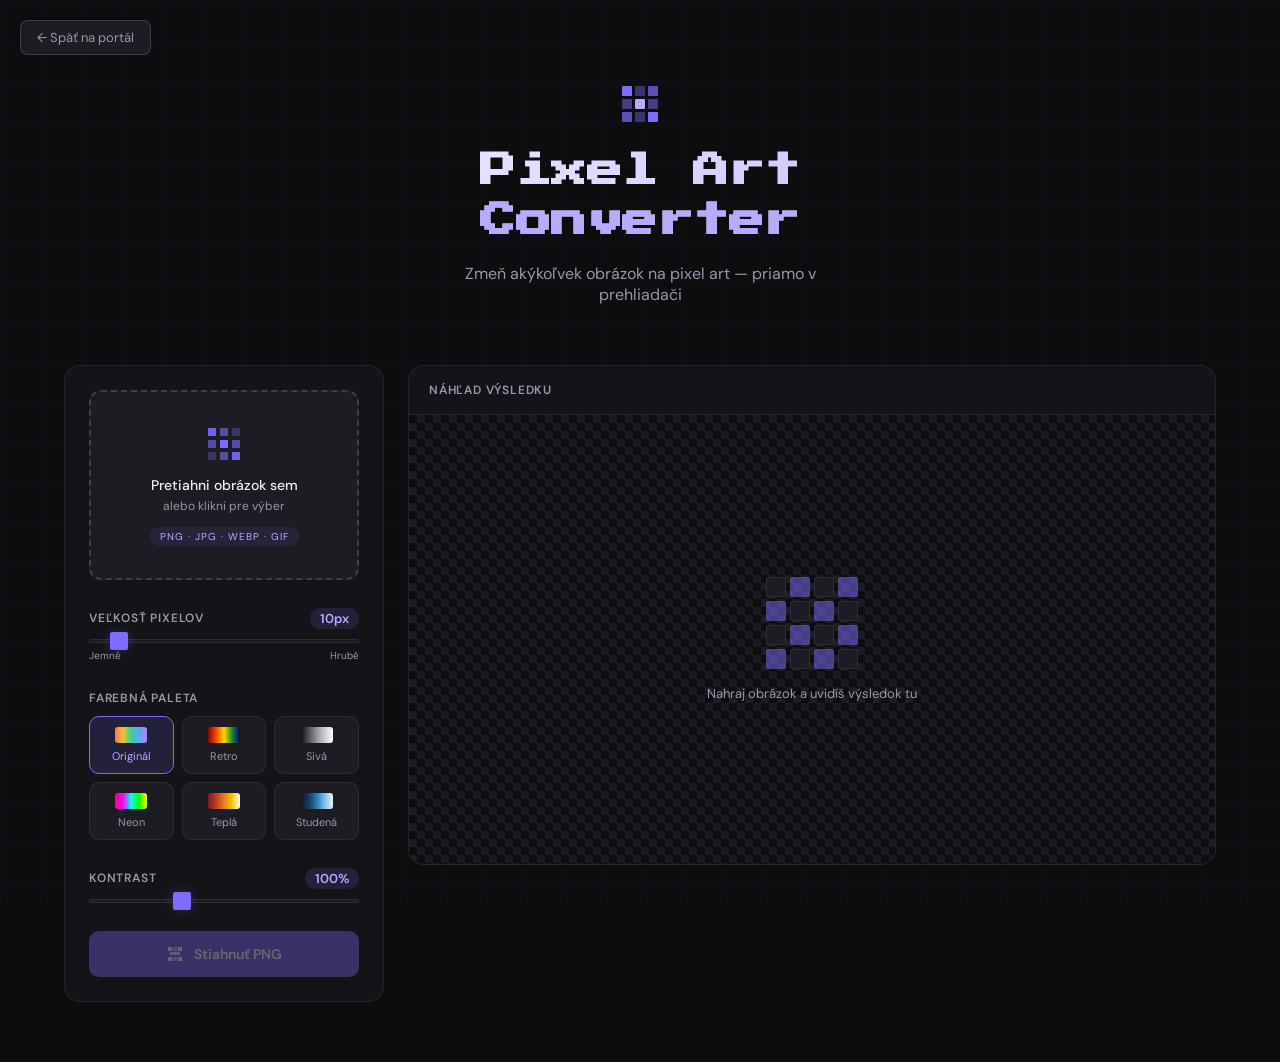
==== Projects/pixelart/index.html @ 2fafbadb "Aktualizácia dizajnu a logiky konvertora" ====
<!DOCTYPE html>
<html lang="sk">
<head>
  <meta charset="UTF-8">
  <meta name="viewport" content="width=device-width, initial-scale=1.0">
  <title>Pixel Art Converter</title>
  <link rel="stylesheet" href="style.css">
  <link href="https://fonts.googleapis.com/css2?family=Press+Start+2P&family=DM+Sans:wght@400;500;600&display=swap" rel="stylesheet">
</head>
<body>

  <a href="/" class="back-btn">&#8592; Späť na portál</a>

  <div class="bg-grid"></div>

  <main>
    <header>
      <div class="logo-pixel">
        <span></span><span></span><span></span>
        <span></span><span></span><span></span>
        <span></span><span></span><span></span>
      </div>
      <h1>Pixel Art<br><em>Converter</em></h1>
      <p class="subtitle">Zmeň akýkoľvek obrázok na pixel art — priamo v prehliadači</p>
    </header>

    <div class="app-layout">

      <!-- LEFT: Controls -->
      <aside class="controls-panel">

        <div class="upload-zone" id="uploadZone">
          <div class="upload-icon">
            <svg width="40" height="40" viewBox="0 0 40 40" fill="none">
              <rect x="4" y="4" width="8" height="8" fill="currentColor" opacity="0.9"/>
              <rect x="16" y="4" width="8" height="8" fill="currentColor" opacity="0.6"/>
              <rect x="28" y="4" width="8" height="8" fill="currentColor" opacity="0.3"/>
              <rect x="4" y="16" width="8" height="8" fill="currentColor" opacity="0.6"/>
              <rect x="16" y="16" width="8" height="8" fill="currentColor"/>
              <rect x="28" y="16" width="8" height="8" fill="currentColor" opacity="0.6"/>
              <rect x="4" y="28" width="8" height="8" fill="currentColor" opacity="0.3"/>
              <rect x="16" y="28" width="8" height="8" fill="currentColor" opacity="0.6"/>
              <rect x="28" y="28" width="8" height="8" fill="currentColor" opacity="0.9"/>
            </svg>
          </div>
          <p class="upload-title">Pretiahni obrázok sem</p>
          <p class="upload-sub">alebo klikni pre výber</p>
          <span class="upload-formats">PNG · JPG · WEBP · GIF</span>
          <input type="file" id="fileInput" accept="image/*" hidden>
        </div>

        <div class="control-group">
          <label class="control-label">
            Veľkosť pixelov
            <span class="value-badge" id="pixelSizeVal">10px</span>
          </label>
          <input type="range" id="pixelSize" min="2" max="100" value="10" step="1">
          <div class="range-hints"><span>Jemné</span><span>Hrubé</span></div>
        </div>

        <div class="control-group">
          <label class="control-label">Farebná paleta</label>
          <div class="palette-grid">
            <button class="palette-btn active" data-palette="original" title="Originál">
              <span class="palette-preview original-preview"></span>
              Originál
            </button>
            <button class="palette-btn" data-palette="retro" title="Retro">
              <span class="palette-preview retro-preview"></span>
              Retro
            </button>
            <button class="palette-btn" data-palette="grayscale" title="Čiernobiela">
              <span class="palette-preview gray-preview"></span>
              Sivá
            </button>
            <button class="palette-btn" data-palette="neon" title="Neon">
              <span class="palette-preview neon-preview"></span>
              Neon
            </button>
            <button class="palette-btn" data-palette="warm" title="Teplé farby">
              <span class="palette-preview warm-preview"></span>
              Teplá
            </button>
            <button class="palette-btn" data-palette="cool" title="Studené farby">
              <span class="palette-preview cool-preview"></span>
              Studená
            </button>
          </div>
        </div>

        <div class="control-group">
          <label class="control-label">
            Kontrast
            <span class="value-badge" id="contrastVal">100%</span>
          </label>
          <input type="range" id="contrastSlider" min="50" max="200" value="100" step="1">
        </div>

        <button class="download-btn" id="downloadBtn" disabled>
          <svg width="18" height="18" viewBox="0 0 18 18" fill="none">
            <rect x="2" y="2" width="4" height="4" fill="currentColor"/>
            <rect x="7" y="2" width="4" height="4" fill="currentColor" opacity="0.6"/>
            <rect x="12" y="2" width="4" height="4" fill="currentColor"/>
            <rect x="2" y="12" width="4" height="4" fill="currentColor"/>
            <rect x="7" y="12" width="4" height="4" fill="currentColor" opacity="0.6"/>
            <rect x="12" y="12" width="4" height="4" fill="currentColor"/>
            <rect x="4" y="7" width="10" height="3" fill="currentColor" opacity="0.8"/>
          </svg>
          Stiahnuť PNG
        </button>

      </aside>

      <!-- RIGHT: Canvas Preview -->
      <section class="preview-panel">
        <div class="preview-header">
          <span class="preview-label">Náhľad výsledku</span>
          <div class="preview-meta" id="previewMeta"></div>
        </div>

        <div class="canvas-wrapper" id="canvasWrapper">
          <div class="empty-state" id="emptyState">
            <div class="empty-pixels">
              <div class="ep-row"><div class="ep"></div><div class="ep lit"></div><div class="ep"></div><div class="ep lit"></div></div>
              <div class="ep-row"><div class="ep lit"></div><div class="ep"></div><div class="ep lit"></div><div class="ep"></div></div>
              <div class="ep-row"><div class="ep"></div><div class="ep lit"></div><div class="ep"></div><div class="ep lit"></div></div>
              <div class="ep-row"><div class="ep lit"></div><div class="ep"></div><div class="ep lit"></div><div class="ep"></div></div>
            </div>
            <p>Nahraj obrázok a uvidíš výsledok tu</p>
          </div>
          <canvas id="canvas" hidden></canvas>
        </div>
      </section>

    </div>
  </main>

  <script src="script.js"></script>
</body>
</html>
---- Projects/pixelart/style.css ----
*, *::before, *::after { box-sizing: border-box; margin: 0; padding: 0; }

:root {
  --bg: #0d0d0f;
  --bg2: #141418;
  --bg3: #1c1c22;
  --border: rgba(255,255,255,0.07);
  --border-hover: rgba(255,255,255,0.15);
  --text: #f0eff5;
  --text2: #9997ab;
  --accent: #7c6cff;
  --accent2: #b8aaff;
  --accent-glow: rgba(124,108,255,0.25);
  --green: #4ade80;
  --pixel-size: 6px;
}

html { scroll-behavior: smooth; }

body {
  background: var(--bg);
  color: var(--text);
  font-family: 'DM Sans', sans-serif;
  min-height: 100vh;
  overflow-x: hidden;
}

/* Animated grid background */
.bg-grid {
  position: fixed;
  inset: 0;
  background-image:
    linear-gradient(rgba(124,108,255,0.04) 1px, transparent 1px),
    linear-gradient(90deg, rgba(124,108,255,0.04) 1px, transparent 1px);
  background-size: 40px 40px;
  pointer-events: none;
  z-index: 0;
}

/* Back button */
.back-btn {
  position: fixed;
  top: 20px;
  left: 20px;
  z-index: 100;
  display: inline-flex;
  align-items: center;
  gap: 8px;
  padding: 8px 16px;
  background: var(--bg3);
  border: 1px solid var(--border-hover);
  border-radius: 8px;
  color: var(--text2);
  text-decoration: none;
  font-size: 13px;
  font-family: 'DM Sans', sans-serif;
  transition: all 0.2s;
}
.back-btn:hover {
  color: var(--text);
  border-color: var(--accent);
  background: rgba(124,108,255,0.1);
}

main {
  position: relative;
  z-index: 1;
  max-width: 1200px;
  margin: 0 auto;
  padding: 80px 24px 60px;
}

/* Header */
header {
  text-align: center;
  margin-bottom: 60px;
}

.logo-pixel {
  display: inline-grid;
  grid-template-columns: repeat(3, 10px);
  grid-template-rows: repeat(3, 10px);
  gap: 3px;
  margin-bottom: 24px;
  animation: pixelPulse 2s ease-in-out infinite;
}
.logo-pixel span {
  display: block;
  background: var(--accent);
  border-radius: 1px;
}
.logo-pixel span:nth-child(1) { opacity: 1; }
.logo-pixel span:nth-child(2) { opacity: 0.4; }
.logo-pixel span:nth-child(3) { opacity: 0.7; }
.logo-pixel span:nth-child(4) { opacity: 0.5; }
.logo-pixel span:nth-child(5) { opacity: 1; background: var(--accent2); }
.logo-pixel span:nth-child(6) { opacity: 0.5; }
.logo-pixel span:nth-child(7) { opacity: 0.7; }
.logo-pixel span:nth-child(8) { opacity: 0.4; }
.logo-pixel span:nth-child(9) { opacity: 1; }

@keyframes pixelPulse {
  0%, 100% { transform: scale(1); }
  50% { transform: scale(1.1); }
}

h1 {
  font-family: 'Press Start 2P', monospace;
  font-size: clamp(20px, 4vw, 36px);
  line-height: 1.4;
  letter-spacing: -0.5px;
  margin-bottom: 16px;
  background: linear-gradient(135deg, #fff 0%, var(--accent2) 100%);
  -webkit-background-clip: text;
  -webkit-text-fill-color: transparent;
  background-clip: text;
}
h1 em {
  font-style: normal;
  color: var(--accent2);
  -webkit-text-fill-color: var(--accent2);
}

.subtitle {
  font-size: 16px;
  color: var(--text2);
  max-width: 400px;
  margin: 0 auto;
}

/* Layout */
.app-layout {
  display: grid;
  grid-template-columns: 320px 1fr;
  gap: 24px;
  align-items: start;
}

@media (max-width: 800px) {
  .app-layout { grid-template-columns: 1fr; }
}

/* Controls Panel */
.controls-panel {
  background: var(--bg2);
  border: 1px solid var(--border);
  border-radius: 16px;
  padding: 24px;
  display: flex;
  flex-direction: column;
  gap: 28px;
  position: sticky;
  top: 24px;
}

/* Upload Zone */
.upload-zone {
  border: 2px dashed var(--border-hover);
  border-radius: 12px;
  padding: 32px 20px;
  text-align: center;
  cursor: pointer;
  transition: all 0.25s;
  background: var(--bg3);
  position: relative;
  overflow: hidden;
}
.upload-zone::before {
  content: '';
  position: absolute;
  inset: 0;
  background: radial-gradient(circle at center, var(--accent-glow) 0%, transparent 70%);
  opacity: 0;
  transition: opacity 0.3s;
}
.upload-zone:hover, .upload-zone.drag-over {
  border-color: var(--accent);
  transform: translateY(-2px);
}
.upload-zone:hover::before, .upload-zone.drag-over::before {
  opacity: 1;
}
.upload-icon {
  color: var(--accent);
  margin-bottom: 12px;
  display: flex;
  justify-content: center;
}
.upload-title {
  font-size: 14px;
  font-weight: 500;
  margin-bottom: 4px;
}
.upload-sub {
  font-size: 12px;
  color: var(--text2);
  margin-bottom: 10px;
}
.upload-formats {
  display: inline-block;
  font-size: 10px;
  letter-spacing: 1px;
  color: var(--accent2);
  background: rgba(124,108,255,0.1);
  padding: 3px 10px;
  border-radius: 20px;
}

/* Control groups */
.control-group { display: flex; flex-direction: column; gap: 10px; }

.control-label {
  font-size: 12px;
  font-weight: 600;
  letter-spacing: 0.8px;
  text-transform: uppercase;
  color: var(--text2);
  display: flex;
  justify-content: space-between;
  align-items: center;
}

.value-badge {
  font-family: 'DM Sans', monospace;
  font-size: 13px;
  font-weight: 600;
  color: var(--accent2);
  background: rgba(124,108,255,0.15);
  padding: 2px 10px;
  border-radius: 20px;
  text-transform: none;
  letter-spacing: 0;
}

input[type="range"] {
  -webkit-appearance: none;
  appearance: none;
  width: 100%;
  height: 4px;
  background: var(--bg3);
  border-radius: 2px;
  outline: none;
  border: 1px solid var(--border);
}
input[type="range"]::-webkit-slider-thumb {
  -webkit-appearance: none;
  width: 18px;
  height: 18px;
  background: var(--accent);
  border-radius: 2px;
  cursor: pointer;
  box-shadow: 0 0 12px var(--accent-glow);
  transition: transform 0.15s;
}
input[type="range"]::-webkit-slider-thumb:hover {
  transform: scale(1.2);
}

.range-hints {
  display: flex;
  justify-content: space-between;
  font-size: 10px;
  color: var(--text2);
  margin-top: -4px;
}

/* Palette grid */
.palette-grid {
  display: grid;
  grid-template-columns: repeat(3, 1fr);
  gap: 8px;
}

.palette-btn {
  display: flex;
  flex-direction: column;
  align-items: center;
  gap: 6px;
  padding: 10px 6px;
  background: var(--bg3);
  border: 1px solid var(--border);
  border-radius: 10px;
  color: var(--text2);
  font-size: 11px;
  font-family: 'DM Sans', sans-serif;
  cursor: pointer;
  transition: all 0.2s;
}
.palette-btn:hover {
  border-color: var(--accent);
  color: var(--text);
}
.palette-btn.active {
  border-color: var(--accent);
  background: rgba(124,108,255,0.15);
  color: var(--accent2);
}

.palette-preview {
  display: block;
  width: 32px;
  height: 16px;
  border-radius: 3px;
}
.original-preview { background: linear-gradient(90deg, #f87171, #fbbf24, #34d399, #60a5fa, #a78bfa); }
.retro-preview { background: linear-gradient(90deg, #8b0000, #ff4500, #ffd700, #228b22, #000080); }
.gray-preview { background: linear-gradient(90deg, #111, #555, #999, #ccc, #fff); }
.neon-preview { background: linear-gradient(90deg, #ff0080, #ff00ff, #00ffff, #00ff00, #ffff00); }
.warm-preview { background: linear-gradient(90deg, #7b1c1c, #c0392b, #e67e22, #f1c40f, #fffde7); }
.cool-preview { background: linear-gradient(90deg, #0d1b2a, #1a3a5c, #2980b9, #85c1e9, #e8f4fd); }

/* Download button */
.download-btn {
  display: flex;
  align-items: center;
  justify-content: center;
  gap: 10px;
  padding: 14px;
  background: var(--accent);
  border: none;
  border-radius: 10px;
  color: white;
  font-size: 14px;
  font-weight: 600;
  font-family: 'DM Sans', sans-serif;
  cursor: pointer;
  transition: all 0.2s;
  box-shadow: 0 0 24px var(--accent-glow);
}
.download-btn:hover:not(:disabled) {
  background: var(--accent2);
  transform: translateY(-2px);
  box-shadow: 0 0 32px rgba(124,108,255,0.5);
}
.download-btn:disabled {
  opacity: 0.35;
  cursor: not-allowed;
  box-shadow: none;
}

/* Preview Panel */
.preview-panel {
  background: var(--bg2);
  border: 1px solid var(--border);
  border-radius: 16px;
  overflow: hidden;
  min-height: 500px;
  display: flex;
  flex-direction: column;
}

.preview-header {
  display: flex;
  justify-content: space-between;
  align-items: center;
  padding: 16px 20px;
  border-bottom: 1px solid var(--border);
}

.preview-label {
  font-size: 12px;
  font-weight: 600;
  letter-spacing: 0.8px;
  text-transform: uppercase;
  color: var(--text2);
}

.preview-meta {
  font-size: 12px;
  color: var(--text2);
  font-family: monospace;
}

.canvas-wrapper {
  flex: 1;
  display: flex;
  align-items: center;
  justify-content: center;
  padding: 24px;
  background:
    linear-gradient(45deg, var(--bg3) 25%, transparent 25%),
    linear-gradient(-45deg, var(--bg3) 25%, transparent 25%),
    linear-gradient(45deg, transparent 75%, var(--bg3) 75%),
    linear-gradient(-45deg, transparent 75%, var(--bg3) 75%);
  background-size: 16px 16px;
  background-position: 0 0, 0 8px, 8px -8px, -8px 0px;
  background-color: var(--bg);
}

/* Empty state */
.empty-state {
  text-align: center;
  color: var(--text2);
}
.empty-pixels {
  display: inline-flex;
  flex-direction: column;
  gap: 4px;
  margin-bottom: 16px;
}
.ep-row { display: flex; gap: 4px; }
.ep {
  width: 20px;
  height: 20px;
  background: var(--bg3);
  border-radius: 2px;
  border: 1px solid var(--border);
}
.ep.lit {
  background: var(--accent);
  opacity: 0.5;
  animation: epBlink 1.5s ease-in-out infinite alternate;
}
.ep-row:nth-child(2) .ep.lit { animation-delay: 0.3s; }
.ep-row:nth-child(3) .ep.lit { animation-delay: 0.6s; }
.ep-row:nth-child(4) .ep.lit { animation-delay: 0.9s; }

@keyframes epBlink {
  from { opacity: 0.2; }
  to { opacity: 0.8; }
}

.empty-state p {
  font-size: 13px;
  color: var(--text2);
}

#canvas {
  max-width: 100%;
  max-height: 600px;
  border-radius: 4px;
  image-rendering: pixelated;
  image-rendering: crisp-edges;
}

/* Upload success flash */
@keyframes flashIn {
  from { opacity: 0; transform: scale(0.95); }
  to { opacity: 1; transform: scale(1); }
}
.flash-in { animation: flashIn 0.3s ease-out; }
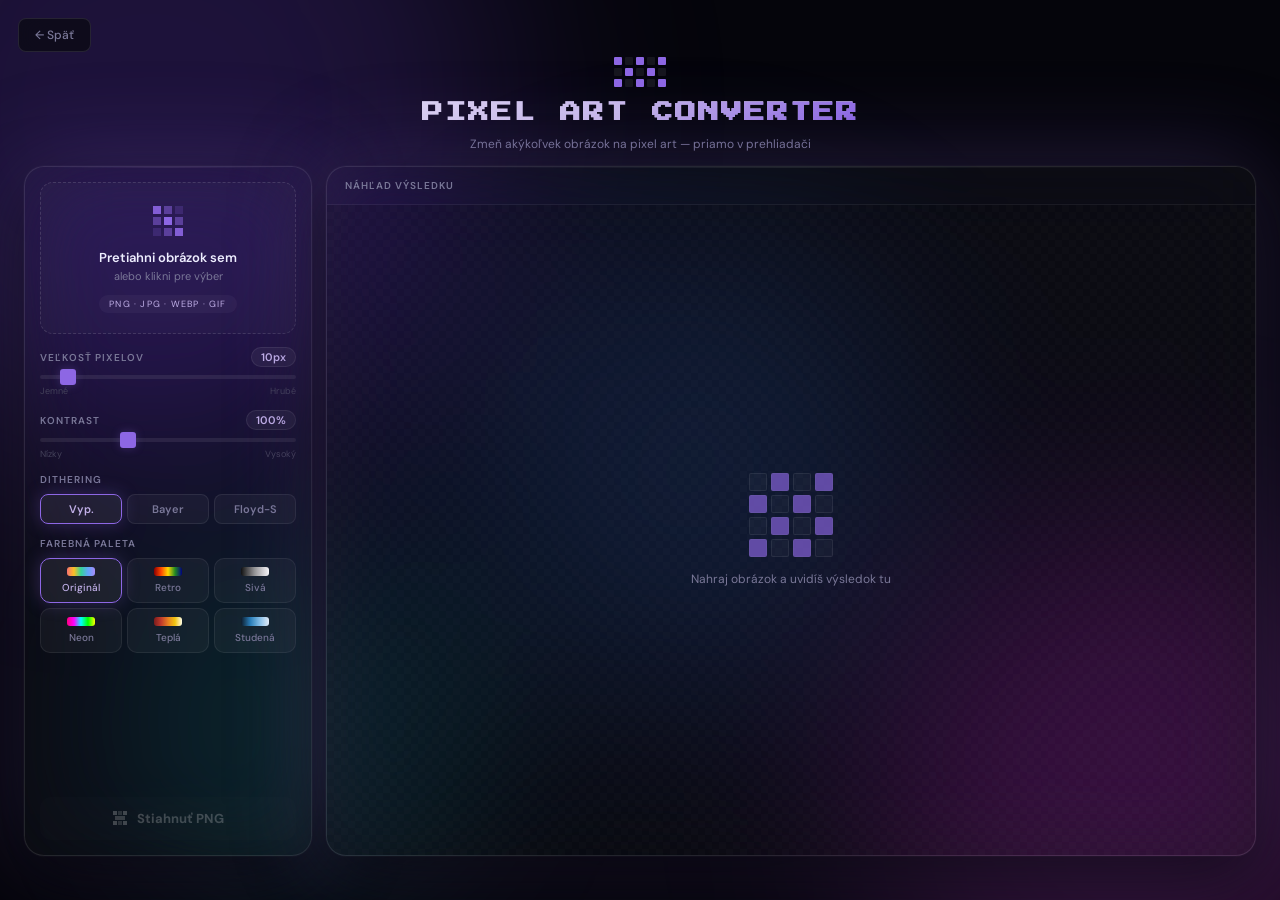
==== commit 3ba71af0: "Add files via upload" ====
--- a/Projects/pixelart/index.html
+++ b/Projects/pixelart/index.html
@@ -9,131 +9,135 @@
 </head>
 <body>
 
-  <a href="/" class="back-btn">&#8592; Späť na portál</a>
+  <a href="/" class="back-btn">&#8592; Späť</a>
 
-  <div class="bg-grid"></div>
+  <!-- Particle canvas for easter egg -->
+  <canvas id="particleCanvas"></canvas>
 
-  <main>
-    <header>
-      <div class="logo-pixel">
-        <span></span><span></span><span></span>
-        <span></span><span></span><span></span>
-        <span></span><span></span><span></span>
+  <!-- Ambient blobs — colored live by JS -->
+  <div class="blob blob1" id="blob1"></div>
+  <div class="blob blob2" id="blob2"></div>
+  <div class="blob blob3" id="blob3"></div>
+  <div class="blob blob4" id="blob4"></div>
+
+  <!-- App shell -->
+  <div class="shell">
+
+    <div class="app-header">
+      <div class="logo-pixels">
+        <div class="lp-row"><div class="lp on"></div><div class="lp"></div><div class="lp on"></div><div class="lp"></div><div class="lp on"></div></div>
+        <div class="lp-row"><div class="lp"></div><div class="lp on"></div><div class="lp"></div><div class="lp on"></div><div class="lp"></div></div>
+        <div class="lp-row"><div class="lp on"></div><div class="lp"></div><div class="lp on"></div><div class="lp"></div><div class="lp on"></div></div>
       </div>
-      <h1>Pixel Art<br><em>Converter</em></h1>
-      <p class="subtitle">Zmeň akýkoľvek obrázok na pixel art — priamo v prehliadači</p>
-    </header>
+      <h1>PIXEL ART <em>CONVERTER</em></h1>
+      <p class="tagline">Zmeň akýkoľvek obrázok na pixel art — priamo v prehliadači</p>
+    </div>
 
-    <div class="app-layout">
+    <div class="workspace">
 
       <!-- LEFT: Controls -->
-      <aside class="controls-panel">
+      <aside class="panel ctrl-panel" id="ctrlPanel">
+        <div class="panel-inner">
 
-        <div class="upload-zone" id="uploadZone">
-          <div class="upload-icon">
-            <svg width="40" height="40" viewBox="0 0 40 40" fill="none">
-              <rect x="4" y="4" width="8" height="8" fill="currentColor" opacity="0.9"/>
-              <rect x="16" y="4" width="8" height="8" fill="currentColor" opacity="0.6"/>
-              <rect x="28" y="4" width="8" height="8" fill="currentColor" opacity="0.3"/>
-              <rect x="4" y="16" width="8" height="8" fill="currentColor" opacity="0.6"/>
-              <rect x="16" y="16" width="8" height="8" fill="currentColor"/>
-              <rect x="28" y="16" width="8" height="8" fill="currentColor" opacity="0.6"/>
-              <rect x="4" y="28" width="8" height="8" fill="currentColor" opacity="0.3"/>
-              <rect x="16" y="28" width="8" height="8" fill="currentColor" opacity="0.6"/>
-              <rect x="28" y="28" width="8" height="8" fill="currentColor" opacity="0.9"/>
+          <div class="upload-zone" id="uploadZone">
+            <input type="file" id="fileInput" accept="image/*" hidden>
+            <div class="upload-gfx">
+              <svg width="36" height="36" viewBox="0 0 36 36" fill="none">
+                <rect x="3"  y="3"  width="8" height="8" fill="currentColor" opacity="0.9"/>
+                <rect x="14" y="3"  width="8" height="8" fill="currentColor" opacity="0.5"/>
+                <rect x="25" y="3"  width="8" height="8" fill="currentColor" opacity="0.2"/>
+                <rect x="3"  y="14" width="8" height="8" fill="currentColor" opacity="0.5"/>
+                <rect x="14" y="14" width="8" height="8" fill="currentColor"/>
+                <rect x="25" y="14" width="8" height="8" fill="currentColor" opacity="0.5"/>
+                <rect x="3"  y="25" width="8" height="8" fill="currentColor" opacity="0.2"/>
+                <rect x="14" y="25" width="8" height="8" fill="currentColor" opacity="0.5"/>
+                <rect x="25" y="25" width="8" height="8" fill="currentColor" opacity="0.9"/>
+              </svg>
+            </div>
+            <p class="uz-title">Pretiahni obrázok sem</p>
+            <p class="uz-sub">alebo klikni pre výber</p>
+            <span class="uz-formats">PNG · JPG · WEBP · GIF</span>
+          </div>
+
+          <div class="ctrl-block">
+            <div class="ctrl-row">
+              <span class="ctrl-label">Veľkosť pixelov</span>
+              <span class="ctrl-badge" id="pixelSizeVal">10px</span>
+            </div>
+            <input type="range" id="pixelSize" min="2" max="100" value="10" step="1">
+            <div class="range-hints"><span>Jemné</span><span>Hrubé</span></div>
+          </div>
+
+          <div class="ctrl-block">
+            <div class="ctrl-row">
+              <span class="ctrl-label">Kontrast</span>
+              <span class="ctrl-badge" id="contrastVal">100%</span>
+            </div>
+            <input type="range" id="contrastSlider" min="50" max="200" value="100" step="1">
+            <div class="range-hints"><span>Nízky</span><span>Vysoký</span></div>
+          </div>
+
+          <div class="ctrl-block">
+            <span class="ctrl-label">Dithering</span>
+            <div class="dither-row">
+              <button class="seg-btn active" data-dither="none">Vyp.</button>
+              <button class="seg-btn" data-dither="bayer">Bayer</button>
+              <button class="seg-btn" data-dither="floyd">Floyd-S</button>
+            </div>
+          </div>
+
+          <div class="ctrl-block">
+            <span class="ctrl-label">Farebná paleta</span>
+            <div class="palette-grid">
+              <button class="pal-btn active" data-palette="original"><span class="psw original-sw"></span>Originál</button>
+              <button class="pal-btn" data-palette="retro"><span class="psw retro-sw"></span>Retro</button>
+              <button class="pal-btn" data-palette="grayscale"><span class="psw gray-sw"></span>Sivá</button>
+              <button class="pal-btn" data-palette="neon"><span class="psw neon-sw"></span>Neon</button>
+              <button class="pal-btn" data-palette="warm"><span class="psw warm-sw"></span>Teplá</button>
+              <button class="pal-btn" data-palette="cool"><span class="psw cool-sw"></span>Studená</button>
+            </div>
+          </div>
+
+          <button class="dl-btn" id="downloadBtn" disabled>
+            <svg width="16" height="16" viewBox="0 0 16 16" fill="none">
+              <rect x="1" y="1"  width="4" height="4" fill="currentColor"/>
+              <rect x="6" y="1"  width="4" height="4" fill="currentColor" opacity="0.6"/>
+              <rect x="11" y="1" width="4" height="4" fill="currentColor"/>
+              <rect x="1" y="11" width="4" height="4" fill="currentColor"/>
+              <rect x="6" y="11" width="4" height="4" fill="currentColor" opacity="0.6"/>
+              <rect x="11" y="11" width="4" height="4" fill="currentColor"/>
+              <rect x="3" y="6"  width="10" height="4" fill="currentColor" opacity="0.8"/>
             </svg>
-          </div>
-          <p class="upload-title">Pretiahni obrázok sem</p>
-          <p class="upload-sub">alebo klikni pre výber</p>
-          <span class="upload-formats">PNG · JPG · WEBP · GIF</span>
-          <input type="file" id="fileInput" accept="image/*" hidden>
+            Stiahnuť PNG
+          </button>
+
         </div>
-
-        <div class="control-group">
-          <label class="control-label">
-            Veľkosť pixelov
-            <span class="value-badge" id="pixelSizeVal">10px</span>
-          </label>
-          <input type="range" id="pixelSize" min="2" max="100" value="10" step="1">
-          <div class="range-hints"><span>Jemné</span><span>Hrubé</span></div>
-        </div>
-
-        <div class="control-group">
-          <label class="control-label">Farebná paleta</label>
-          <div class="palette-grid">
-            <button class="palette-btn active" data-palette="original" title="Originál">
-              <span class="palette-preview original-preview"></span>
-              Originál
-            </button>
-            <button class="palette-btn" data-palette="retro" title="Retro">
-              <span class="palette-preview retro-preview"></span>
-              Retro
-            </button>
-            <button class="palette-btn" data-palette="grayscale" title="Čiernobiela">
-              <span class="palette-preview gray-preview"></span>
-              Sivá
-            </button>
-            <button class="palette-btn" data-palette="neon" title="Neon">
-              <span class="palette-preview neon-preview"></span>
-              Neon
-            </button>
-            <button class="palette-btn" data-palette="warm" title="Teplé farby">
-              <span class="palette-preview warm-preview"></span>
-              Teplá
-            </button>
-            <button class="palette-btn" data-palette="cool" title="Studené farby">
-              <span class="palette-preview cool-preview"></span>
-              Studená
-            </button>
-          </div>
-        </div>
-
-        <div class="control-group">
-          <label class="control-label">
-            Kontrast
-            <span class="value-badge" id="contrastVal">100%</span>
-          </label>
-          <input type="range" id="contrastSlider" min="50" max="200" value="100" step="1">
-        </div>
-
-        <button class="download-btn" id="downloadBtn" disabled>
-          <svg width="18" height="18" viewBox="0 0 18 18" fill="none">
-            <rect x="2" y="2" width="4" height="4" fill="currentColor"/>
-            <rect x="7" y="2" width="4" height="4" fill="currentColor" opacity="0.6"/>
-            <rect x="12" y="2" width="4" height="4" fill="currentColor"/>
-            <rect x="2" y="12" width="4" height="4" fill="currentColor"/>
-            <rect x="7" y="12" width="4" height="4" fill="currentColor" opacity="0.6"/>
-            <rect x="12" y="12" width="4" height="4" fill="currentColor"/>
-            <rect x="4" y="7" width="10" height="3" fill="currentColor" opacity="0.8"/>
-          </svg>
-          Stiahnuť PNG
-        </button>
-
       </aside>
 
-      <!-- RIGHT: Canvas Preview -->
-      <section class="preview-panel">
-        <div class="preview-header">
-          <span class="preview-label">Náhľad výsledku</span>
-          <div class="preview-meta" id="previewMeta"></div>
-        </div>
-
-        <div class="canvas-wrapper" id="canvasWrapper">
-          <div class="empty-state" id="emptyState">
-            <div class="empty-pixels">
-              <div class="ep-row"><div class="ep"></div><div class="ep lit"></div><div class="ep"></div><div class="ep lit"></div></div>
-              <div class="ep-row"><div class="ep lit"></div><div class="ep"></div><div class="ep lit"></div><div class="ep"></div></div>
-              <div class="ep-row"><div class="ep"></div><div class="ep lit"></div><div class="ep"></div><div class="ep lit"></div></div>
-              <div class="ep-row"><div class="ep lit"></div><div class="ep"></div><div class="ep lit"></div><div class="ep"></div></div>
+      <!-- RIGHT: Preview -->
+      <section class="panel preview-panel" id="previewPanel">
+        <div class="panel-inner" style="display:flex;flex-direction:column;height:100%;">
+          <div class="preview-header">
+            <span class="preview-label">Náhľad výsledku</span>
+            <span class="preview-meta" id="previewMeta"></span>
+          </div>
+          <div class="canvas-area" id="canvasArea">
+            <div class="empty-state" id="emptyState">
+              <div class="ep-grid">
+                <div class="ep-row"><div class="ep"></div><div class="ep lit"></div><div class="ep"></div><div class="ep lit"></div></div>
+                <div class="ep-row"><div class="ep lit"></div><div class="ep"></div><div class="ep lit"></div><div class="ep"></div></div>
+                <div class="ep-row"><div class="ep"></div><div class="ep lit"></div><div class="ep"></div><div class="ep lit"></div></div>
+                <div class="ep-row"><div class="ep lit"></div><div class="ep"></div><div class="ep lit"></div><div class="ep"></div></div>
+              </div>
+              <p>Nahraj obrázok a uvidíš výsledok tu</p>
             </div>
-            <p>Nahraj obrázok a uvidíš výsledok tu</p>
+            <canvas id="canvas" hidden></canvas>
           </div>
-          <canvas id="canvas" hidden></canvas>
         </div>
       </section>
 
     </div>
-  </main>
+  </div>
 
   <script src="script.js"></script>
 </body>
--- a/Projects/pixelart/style.css
+++ b/Projects/pixelart/style.css
@@ -1,441 +1,498 @@
 *, *::before, *::after { box-sizing: border-box; margin: 0; padding: 0; }
 
 :root {
-  --bg: #0d0d0f;
-  --bg2: #141418;
-  --bg3: #1c1c22;
-  --border: rgba(255,255,255,0.07);
-  --border-hover: rgba(255,255,255,0.15);
-  --text: #f0eff5;
-  --text2: #9997ab;
-  --accent: #7c6cff;
-  --accent2: #b8aaff;
-  --accent-glow: rgba(124,108,255,0.25);
-  --green: #4ade80;
-  --pixel-size: 6px;
-}
-
-html { scroll-behavior: smooth; }
-
+  --bg:       #05050b;
+  --dyn-h:    258;
+  --dyn-s:    70%;
+  --dyn-l:    65%;
+  --accent:   hsl(var(--dyn-h), var(--dyn-s), var(--dyn-l));
+  --accent2:  hsl(var(--dyn-h), 55%, 80%);
+  --glow:     hsla(var(--dyn-h), var(--dyn-s), var(--dyn-l), 0.28);
+  --glow-str: hsla(var(--dyn-h), var(--dyn-s), var(--dyn-l), 0.65);
+
+  /* Frosted pudding glass */
+  --glass-bg:  rgba(255, 255, 255, 0.03);
+  --glass-bd:  rgba(255, 255, 255, 0.10);
+  --glass-top: rgba(255, 255, 255, 0.08);
+
+  --panel3: #16161e;
+  --text:   #eeeeff;
+  --text2:  #7a7898;
+  --text3:  #44425a;
+}
+
+/* ══════════════════════════════════════
+   BASE
+══════════════════════════════════════ */
+html { height: 100%; }
 body {
+  height: 100vh; overflow: hidden;
   background: var(--bg);
   color: var(--text);
   font-family: 'DM Sans', sans-serif;
-  min-height: 100vh;
-  overflow-x: hidden;
-}
-
-/* Animated grid background */
-.bg-grid {
-  position: fixed;
-  inset: 0;
-  background-image:
-    linear-gradient(rgba(124,108,255,0.04) 1px, transparent 1px),
-    linear-gradient(90deg, rgba(124,108,255,0.04) 1px, transparent 1px);
-  background-size: 40px 40px;
+  display: flex; align-items: center; justify-content: center;
+  transition: background 1.2s;
+}
+
+/* ══════════════════════════════════════
+   PARTICLE CANVAS (easter egg)
+══════════════════════════════════════ */
+#particleCanvas {
+  position: fixed; inset: 0; z-index: 999;
   pointer-events: none;
-  z-index: 0;
-}
-
-/* Back button */
+  width: 100%; height: 100%;
+}
+
+/* ══════════════════════════════════════
+   ANIMATED MESH BLOBS
+   4 blobs — colors driven live by JS.
+   Each has its own drift animation.
+══════════════════════════════════════ */
+.blob {
+  position: fixed; border-radius: 50%;
+  pointer-events: none; z-index: 0;
+  will-change: transform;
+  /* CSS handles the smooth color transition */
+  transition: background 1.6s ease;
+}
+
+.blob1 {
+  width: 700px; height: 700px;
+  top: -240px; left: -200px;
+  filter: blur(110px);
+  background: hsla(258, 72%, 58%, 0.22);
+  animation: drift1 26s ease-in-out infinite alternate;
+}
+.blob2 {
+  width: 580px; height: 580px;
+  bottom: -200px; right: -160px;
+  filter: blur(100px);
+  background: hsla(298, 68%, 55%, 0.18);
+  animation: drift2 32s ease-in-out infinite alternate;
+}
+.blob3 {
+  width: 480px; height: 480px;
+  top: 25%; left: 35%;
+  filter: blur(90px);
+  background: hsla(218, 70%, 60%, 0.14);
+  animation: drift3 22s ease-in-out infinite alternate;
+}
+.blob4 {
+  width: 360px; height: 360px;
+  top: 60%; left: 10%;
+  filter: blur(80px);
+  background: hsla(178, 65%, 55%, 0.12);
+  animation: drift4 18s ease-in-out infinite alternate;
+}
+
+@keyframes drift1 {
+  0%   { transform: translate(0,0)      scale(1.00); }
+  25%  { transform: translate(90px,60px) scale(1.08); }
+  50%  { transform: translate(40px,120px) scale(0.94); }
+  75%  { transform: translate(120px,30px) scale(1.05); }
+  100% { transform: translate(65px,95px) scale(1.02); }
+}
+@keyframes drift2 {
+  0%   { transform: translate(0,0)         scale(1.00); }
+  25%  { transform: translate(-100px,-55px) scale(1.09); }
+  50%  { transform: translate(-45px,-115px) scale(0.92); }
+  75%  { transform: translate(-125px,-22px) scale(1.06); }
+  100% { transform: translate(-75px,-85px)  scale(1.03); }
+}
+@keyframes drift3 {
+  0%   { transform: translate(0,0)       scale(1.00); }
+  33%  { transform: translate(-80px,70px) scale(1.12); }
+  66%  { transform: translate(65px,-65px) scale(0.90); }
+  100% { transform: translate(35px,45px)  scale(1.06); }
+}
+@keyframes drift4 {
+  0%   { transform: translate(0,0)        scale(1.00); }
+  40%  { transform: translate(70px,-90px) scale(1.10); }
+  70%  { transform: translate(-50px,60px) scale(0.93); }
+  100% { transform: translate(40px,-40px) scale(1.04); }
+}
+
+/* ══════════════════════════════════════
+   BACK BUTTON
+══════════════════════════════════════ */
 .back-btn {
-  position: fixed;
-  top: 20px;
-  left: 20px;
-  z-index: 100;
-  display: inline-flex;
-  align-items: center;
-  gap: 8px;
+  position: fixed; top: 18px; left: 18px; z-index: 500;
+  display: inline-flex; align-items: center; gap: 7px;
   padding: 8px 16px;
-  background: var(--bg3);
-  border: 1px solid var(--border-hover);
+  background: rgba(10,10,18,0.75);
+  backdrop-filter: blur(18px); -webkit-backdrop-filter: blur(18px);
+  border: 1px solid var(--glass-bd);
   border-radius: 8px;
-  color: var(--text2);
-  text-decoration: none;
-  font-size: 13px;
-  font-family: 'DM Sans', sans-serif;
-  transition: all 0.2s;
+  color: var(--text2); text-decoration: none;
+  font-size: 12px; font-weight: 500;
+  transition: color 0.25s, border-color 0.25s, box-shadow 0.25s;
 }
 .back-btn:hover {
   color: var(--text);
   border-color: var(--accent);
-  background: rgba(124,108,255,0.1);
-}
-
-main {
-  position: relative;
-  z-index: 1;
-  max-width: 1200px;
-  margin: 0 auto;
-  padding: 80px 24px 60px;
-}
-
-/* Header */
-header {
-  text-align: center;
-  margin-bottom: 60px;
-}
-
-.logo-pixel {
-  display: inline-grid;
-  grid-template-columns: repeat(3, 10px);
-  grid-template-rows: repeat(3, 10px);
-  gap: 3px;
-  margin-bottom: 24px;
-  animation: pixelPulse 2s ease-in-out infinite;
-}
-.logo-pixel span {
-  display: block;
-  background: var(--accent);
-  border-radius: 1px;
-}
-.logo-pixel span:nth-child(1) { opacity: 1; }
-.logo-pixel span:nth-child(2) { opacity: 0.4; }
-.logo-pixel span:nth-child(3) { opacity: 0.7; }
-.logo-pixel span:nth-child(4) { opacity: 0.5; }
-.logo-pixel span:nth-child(5) { opacity: 1; background: var(--accent2); }
-.logo-pixel span:nth-child(6) { opacity: 0.5; }
-.logo-pixel span:nth-child(7) { opacity: 0.7; }
-.logo-pixel span:nth-child(8) { opacity: 0.4; }
-.logo-pixel span:nth-child(9) { opacity: 1; }
-
-@keyframes pixelPulse {
-  0%, 100% { transform: scale(1); }
-  50% { transform: scale(1.1); }
-}
+  box-shadow: 0 0 20px var(--glow);
+}
+
+/* ══════════════════════════════════════
+   SHELL
+══════════════════════════════════════ */
+.shell {
+  position: relative; z-index: 1;
+  width: 100%; max-width: 1300px;
+  height: 90vh; max-height: 90vh;
+  padding: 0 24px;
+  display: flex; flex-direction: column; gap: 14px;
+}
+
+/* ── Header ── */
+.app-header { text-align: center; flex-shrink: 0; padding-top: 4px; }
+
+.logo-pixels {
+  display: inline-flex; flex-direction: column; gap: 3px;
+  margin-bottom: 10px;
+  animation: logoPulse 3s ease-in-out infinite;
+}
+@keyframes logoPulse {
+  0%,100% { filter: brightness(1); }
+  50%      { filter: brightness(1.7) drop-shadow(0 0 9px var(--accent)); }
+}
+.lp-row { display: flex; gap: 3px; }
+.lp     { width: 8px; height: 8px; background: var(--panel3); border-radius: 1px; }
+.lp.on  { background: var(--accent); transition: background 1.2s; }
 
 h1 {
   font-family: 'Press Start 2P', monospace;
-  font-size: clamp(20px, 4vw, 36px);
-  line-height: 1.4;
-  letter-spacing: -0.5px;
-  margin-bottom: 16px;
-  background: linear-gradient(135deg, #fff 0%, var(--accent2) 100%);
-  -webkit-background-clip: text;
-  -webkit-text-fill-color: transparent;
-  background-clip: text;
+  font-size: clamp(12px, 2vw, 21px);
+  letter-spacing: 2px; line-height: 1.5;
+  background: linear-gradient(135deg, #fff 0%, var(--accent2) 55%, var(--accent) 100%);
+  -webkit-background-clip: text; -webkit-text-fill-color: transparent;
+  background-clip: text; margin-bottom: 7px;
+  transition: all 1.2s;
 }
 h1 em {
   font-style: normal;
-  color: var(--accent2);
-  -webkit-text-fill-color: var(--accent2);
-}
-
-.subtitle {
-  font-size: 16px;
-  color: var(--text2);
-  max-width: 400px;
-  margin: 0 auto;
-}
-
-/* Layout */
-.app-layout {
+  background: linear-gradient(135deg, var(--accent2) 0%, var(--accent) 100%);
+  -webkit-background-clip: text; -webkit-text-fill-color: transparent;
+  background-clip: text;
+}
+.tagline { font-size: 12px; color: var(--text2); }
+
+/* ══════════════════════════════════════
+   WORKSPACE
+══════════════════════════════════════ */
+.workspace {
+  flex: 1; min-height: 0;
   display: grid;
-  grid-template-columns: 320px 1fr;
-  gap: 24px;
-  align-items: start;
-}
-
-@media (max-width: 800px) {
-  .app-layout { grid-template-columns: 1fr; }
-}
-
-/* Controls Panel */
-.controls-panel {
-  background: var(--bg2);
-  border: 1px solid var(--border);
-  border-radius: 16px;
-  padding: 24px;
-  display: flex;
-  flex-direction: column;
-  gap: 28px;
-  position: sticky;
-  top: 24px;
-}
-
-/* Upload Zone */
+  grid-template-columns: 288px 1fr;
+  gap: 14px;
+}
+
+/* ══════════════════════════════════════
+   FROSTED PUDDING GLASS PANELS
+══════════════════════════════════════ */
+.panel {
+  background: var(--glass-bg);
+  backdrop-filter: blur(45px) saturate(160%);
+  -webkit-backdrop-filter: blur(45px) saturate(160%);
+  border: 1px solid var(--glass-bd);
+  border-radius: 20px;
+  position: relative; overflow: hidden;
+  box-shadow:
+    0 0 0 1px rgba(255,255,255,0.02),
+    0 24px 64px rgba(0,0,0,0.60),
+    0 0 100px var(--glow);
+  transition:
+    box-shadow 1.2s ease,
+    transform 0.14s ease;
+  transform-style: preserve-3d;
+  will-change: transform;
+}
+
+/* Top specular edge — thick glass feel */
+.panel::before {
+  content: '';
+  position: absolute; top: 0; left: 8%; right: 8%; height: 1px;
+  background: linear-gradient(90deg, transparent, var(--glass-top), transparent);
+  pointer-events: none; z-index: 4;
+}
+
+/* Animated neon border on hover */
+.panel::after {
+  content: '';
+  position: absolute; inset: 0; border-radius: 20px;
+  border: 1px solid transparent;
+  background: linear-gradient(135deg,
+    hsla(var(--dyn-h), 70%, 65%, 0.55),
+    transparent 40%,
+    hsla(calc(var(--dyn-h) + 50), 65%, 65%, 0.35)
+  ) border-box;
+  -webkit-mask: linear-gradient(#fff 0 0) padding-box, linear-gradient(#fff 0 0);
+  -webkit-mask-composite: destination-out;
+  mask-composite: exclude;
+  opacity: 0;
+  transition: opacity 0.35s ease;
+  pointer-events: none; z-index: 3;
+}
+.panel:hover::after { opacity: 1; }
+.panel:hover {
+  box-shadow:
+    0 0 0 1px rgba(255,255,255,0.03),
+    0 28px 72px rgba(0,0,0,0.65),
+    0 0 150px var(--glow-str);
+}
+
+.panel-inner { position: relative; z-index: 1; height: 100%; }
+
+/* ══════════════════════════════════════
+   LEFT — CONTROLS
+══════════════════════════════════════ */
+.ctrl-panel > .panel-inner {
+  padding: 15px;
+  display: flex; flex-direction: column; gap: 13px;
+  overflow-y: auto; height: 100%;
+  scrollbar-width: thin; scrollbar-color: rgba(255,255,255,0.05) transparent;
+}
+
+/* ── Upload zone ── */
 .upload-zone {
-  border: 2px dashed var(--border-hover);
-  border-radius: 12px;
-  padding: 32px 20px;
-  text-align: center;
-  cursor: pointer;
-  transition: all 0.25s;
-  background: var(--bg3);
-  position: relative;
-  overflow: hidden;
-}
-.upload-zone::before {
+  border: 1.5px dashed rgba(255,255,255,0.13);
+  border-radius: 13px; padding: 20px 14px;
+  text-align: center; cursor: pointer;
+  background: rgba(255,255,255,0.025);
+  position: relative; overflow: hidden;
+  transition: border-color 0.3s, transform 0.25s, box-shadow 0.3s;
+  flex-shrink: 0;
+}
+.upload-zone::after {
   content: '';
-  position: absolute;
-  inset: 0;
-  background: radial-gradient(circle at center, var(--accent-glow) 0%, transparent 70%);
-  opacity: 0;
-  transition: opacity 0.3s;
+  position: absolute; inset: 0;
+  background: radial-gradient(circle at center, var(--glow) 0%, transparent 70%);
+  opacity: 0; transition: opacity 0.35s;
 }
 .upload-zone:hover, .upload-zone.drag-over {
   border-color: var(--accent);
   transform: translateY(-2px);
-}
-.upload-zone:hover::before, .upload-zone.drag-over::before {
-  opacity: 1;
-}
-.upload-icon {
-  color: var(--accent);
-  margin-bottom: 12px;
-  display: flex;
-  justify-content: center;
-}
-.upload-title {
-  font-size: 14px;
-  font-weight: 500;
-  margin-bottom: 4px;
-}
-.upload-sub {
-  font-size: 12px;
-  color: var(--text2);
-  margin-bottom: 10px;
-}
-.upload-formats {
-  display: inline-block;
-  font-size: 10px;
-  letter-spacing: 1px;
-  color: var(--accent2);
-  background: rgba(124,108,255,0.1);
-  padding: 3px 10px;
-  border-radius: 20px;
-}
-
-/* Control groups */
-.control-group { display: flex; flex-direction: column; gap: 10px; }
-
-.control-label {
-  font-size: 12px;
-  font-weight: 600;
-  letter-spacing: 0.8px;
-  text-transform: uppercase;
-  color: var(--text2);
-  display: flex;
-  justify-content: space-between;
-  align-items: center;
-}
-
-.value-badge {
-  font-family: 'DM Sans', monospace;
-  font-size: 13px;
-  font-weight: 600;
-  color: var(--accent2);
-  background: rgba(124,108,255,0.15);
-  padding: 2px 10px;
-  border-radius: 20px;
-  text-transform: none;
-  letter-spacing: 0;
-}
-
+  box-shadow: 0 0 30px var(--glow), inset 0 0 20px rgba(255,255,255,0.02);
+}
+.upload-zone:hover::after, .upload-zone.drag-over::after { opacity: 1; }
+
+.upload-gfx { color: var(--accent); display: flex; justify-content: center; margin-bottom: 10px; position: relative; z-index: 1; transition: color 1.2s; }
+.uz-title   { font-size: 13px; font-weight: 600; color: var(--text); margin-bottom: 3px; position: relative; z-index: 1; }
+.uz-sub     { font-size: 11px; color: var(--text2); margin-bottom: 8px; position: relative; z-index: 1; }
+.uz-formats {
+  display: inline-block; font-size: 9px; letter-spacing: 1.2px;
+  color: var(--accent2); background: rgba(255,255,255,0.04);
+  padding: 3px 10px; border-radius: 20px;
+  position: relative; z-index: 1; transition: color 1.2s;
+}
+
+/* ── Control blocks ── */
+.ctrl-block { display: flex; flex-direction: column; gap: 8px; flex-shrink: 0; }
+.ctrl-row   { display: flex; justify-content: space-between; align-items: center; }
+.ctrl-label {
+  font-size: 10px; font-weight: 600;
+  letter-spacing: 1px; text-transform: uppercase; color: var(--text2);
+}
+.ctrl-badge {
+  font-size: 11px; font-weight: 600; color: var(--accent2);
+  background: rgba(255,255,255,0.05);
+  border: 1px solid rgba(255,255,255,0.08);
+  padding: 2px 9px; border-radius: 20px;
+  transition: color 1.2s;
+}
+
+/* ── Range sliders ── */
 input[type="range"] {
-  -webkit-appearance: none;
-  appearance: none;
-  width: 100%;
-  height: 4px;
-  background: var(--bg3);
-  border-radius: 2px;
-  outline: none;
-  border: 1px solid var(--border);
+  -webkit-appearance: none; appearance: none;
+  width: 100%; height: 4px;
+  background: rgba(255,255,255,0.08);
+  border-radius: 2px; outline: none;
 }
 input[type="range"]::-webkit-slider-thumb {
   -webkit-appearance: none;
-  width: 18px;
-  height: 18px;
+  width: 16px; height: 16px;
+  background: var(--accent); border-radius: 3px;
+  cursor: pointer;
+  box-shadow: 0 0 10px var(--glow);
+  transition: transform 0.18s, box-shadow 0.25s, background 1.2s;
+}
+input[type="range"]:hover::-webkit-slider-thumb {
+  transform: scale(1.35);
+  box-shadow: 0 0 30px var(--glow-str), 0 0 12px var(--accent);
+}
+
+.range-hints {
+  display: flex; justify-content: space-between;
+  font-size: 9px; color: var(--text3); margin-top: -2px;
+}
+
+/* ── Dithering buttons ── */
+.dither-row { display: flex; gap: 5px; }
+.seg-btn {
+  flex: 1; padding: 7px 4px;
+  background: rgba(255,255,255,0.04);
+  border: 1px solid rgba(255,255,255,0.08); border-radius: 8px;
+  color: var(--text2);
+  font-family: 'DM Sans', sans-serif; font-size: 11px; font-weight: 600;
+  cursor: pointer; transition: all 0.25s ease;
+}
+.seg-btn:hover {
+  border-color: var(--accent); color: var(--text);
+  box-shadow: 0 0 18px var(--glow);
+  transform: translateY(-1px);
+}
+.seg-btn.active {
+  background: rgba(255,255,255,0.07);
+  border-color: var(--accent); color: var(--accent2);
+  box-shadow: 0 0 18px var(--glow), inset 0 0 10px rgba(255,255,255,0.02);
+  transition: background 1.2s, border-color 1.2s, color 1.2s, box-shadow 1.2s;
+}
+
+/* ── Palette grid ── */
+.palette-grid { display: grid; grid-template-columns: repeat(3,1fr); gap: 5px; }
+.pal-btn {
+  display: flex; flex-direction: column; align-items: center; gap: 5px;
+  padding: 8px 4px;
+  background: rgba(255,255,255,0.04); border: 1px solid rgba(255,255,255,0.07); border-radius: 10px;
+  color: var(--text2); font-family: 'DM Sans', sans-serif; font-size: 10px; font-weight: 500;
+  cursor: pointer; transition: all 0.25s ease;
+}
+.pal-btn:hover {
+  border-color: var(--accent); color: var(--text);
+  box-shadow: 0 0 18px var(--glow);
+  transform: translateY(-2px) scale(1.03);
+}
+.pal-btn.active {
+  background: rgba(255,255,255,0.07);
+  border-color: var(--accent); color: var(--accent2);
+  box-shadow: 0 0 18px var(--glow);
+  transition: background 1.2s, border-color 1.2s, box-shadow 1.2s;
+}
+.psw { display: block; width: 28px; height: 9px; border-radius: 3px; }
+.original-sw { background: linear-gradient(90deg,#f87171,#fbbf24,#34d399,#60a5fa,#a78bfa); }
+.retro-sw    { background: linear-gradient(90deg,#8b0000,#ff4500,#ffd700,#228b22,#000080); }
+.gray-sw     { background: linear-gradient(90deg,#111,#555,#999,#ccc,#fff); }
+.neon-sw     { background: linear-gradient(90deg,#ff0080,#ff00ff,#00ffff,#00ff00,#ffff00); }
+.warm-sw     { background: linear-gradient(90deg,#7b1c1c,#c0392b,#e67e22,#f1c40f,#fffde7); }
+.cool-sw     { background: linear-gradient(90deg,#0d1b2a,#2980b9,#85c1e9,#e8f4fd); }
+
+/* ── Download button ── */
+.dl-btn {
+  margin-top: auto; flex-shrink: 0;
+  display: flex; align-items: center; justify-content: center; gap: 9px;
+  padding: 13px;
   background: var(--accent);
-  border-radius: 2px;
+  border: none; border-radius: 11px;
+  color: #fff; font-family: 'DM Sans', sans-serif;
+  font-size: 13px; font-weight: 700;
   cursor: pointer;
-  box-shadow: 0 0 12px var(--accent-glow);
-  transition: transform 0.15s;
-}
-input[type="range"]::-webkit-slider-thumb:hover {
-  transform: scale(1.2);
-}
-
-.range-hints {
-  display: flex;
-  justify-content: space-between;
-  font-size: 10px;
-  color: var(--text2);
-  margin-top: -4px;
-}
-
-/* Palette grid */
-.palette-grid {
-  display: grid;
-  grid-template-columns: repeat(3, 1fr);
-  gap: 8px;
-}
-
-.palette-btn {
-  display: flex;
-  flex-direction: column;
-  align-items: center;
-  gap: 6px;
-  padding: 10px 6px;
-  background: var(--bg3);
-  border: 1px solid var(--border);
-  border-radius: 10px;
-  color: var(--text2);
-  font-size: 11px;
-  font-family: 'DM Sans', sans-serif;
-  cursor: pointer;
-  transition: all 0.2s;
-}
-.palette-btn:hover {
-  border-color: var(--accent);
-  color: var(--text);
-}
-.palette-btn.active {
-  border-color: var(--accent);
-  background: rgba(124,108,255,0.15);
-  color: var(--accent2);
-}
-
-.palette-preview {
-  display: block;
-  width: 32px;
-  height: 16px;
-  border-radius: 3px;
-}
-.original-preview { background: linear-gradient(90deg, #f87171, #fbbf24, #34d399, #60a5fa, #a78bfa); }
-.retro-preview { background: linear-gradient(90deg, #8b0000, #ff4500, #ffd700, #228b22, #000080); }
-.gray-preview { background: linear-gradient(90deg, #111, #555, #999, #ccc, #fff); }
-.neon-preview { background: linear-gradient(90deg, #ff0080, #ff00ff, #00ffff, #00ff00, #ffff00); }
-.warm-preview { background: linear-gradient(90deg, #7b1c1c, #c0392b, #e67e22, #f1c40f, #fffde7); }
-.cool-preview { background: linear-gradient(90deg, #0d1b2a, #1a3a5c, #2980b9, #85c1e9, #e8f4fd); }
-
-/* Download button */
-.download-btn {
-  display: flex;
-  align-items: center;
-  justify-content: center;
-  gap: 10px;
-  padding: 14px;
-  background: var(--accent);
-  border: none;
-  border-radius: 10px;
-  color: white;
-  font-size: 14px;
-  font-weight: 600;
-  font-family: 'DM Sans', sans-serif;
-  cursor: pointer;
-  transition: all 0.2s;
-  box-shadow: 0 0 24px var(--accent-glow);
-}
-.download-btn:hover:not(:disabled) {
-  background: var(--accent2);
-  transform: translateY(-2px);
-  box-shadow: 0 0 32px rgba(124,108,255,0.5);
-}
-.download-btn:disabled {
-  opacity: 0.35;
-  cursor: not-allowed;
-  box-shadow: none;
-}
-
-/* Preview Panel */
-.preview-panel {
-  background: var(--bg2);
-  border: 1px solid var(--border);
-  border-radius: 16px;
-  overflow: hidden;
-  min-height: 500px;
-  display: flex;
-  flex-direction: column;
-}
+  transition: transform 0.25s ease, box-shadow 0.25s ease, background 1.2s ease;
+  box-shadow: 0 0 28px var(--glow), 0 4px 16px rgba(0,0,0,0.35);
+  animation: btnPulse 3s ease-in-out infinite;
+}
+@keyframes btnPulse {
+  0%,100% { box-shadow: 0 0 28px var(--glow), 0 4px 16px rgba(0,0,0,0.35); }
+  50%      { box-shadow: 0 0 50px var(--glow-str), 0 4px 20px rgba(0,0,0,0.40); }
+}
+.dl-btn:hover:not(:disabled) {
+  transform: translateY(-3px) scale(1.03);
+  box-shadow: 0 0 60px var(--glow-str), 0 8px 28px rgba(0,0,0,0.45);
+  animation: none;
+}
+.dl-btn:active:not(:disabled) { transform: translateY(-1px) scale(1.01); }
+.dl-btn:disabled {
+  opacity: 0.22; cursor: not-allowed; box-shadow: none;
+  background: rgba(255,255,255,0.06); animation: none;
+}
+
+/* ══════════════════════════════════════
+   RIGHT — PREVIEW
+══════════════════════════════════════ */
+.preview-panel { display: flex; flex-direction: column; }
 
 .preview-header {
-  display: flex;
-  justify-content: space-between;
-  align-items: center;
-  padding: 16px 20px;
-  border-bottom: 1px solid var(--border);
-}
-
+  display: flex; justify-content: space-between; align-items: center;
+  padding: 12px 18px;
+  border-bottom: 1px solid rgba(255,255,255,0.06);
+  flex-shrink: 0;
+}
 .preview-label {
-  font-size: 12px;
-  font-weight: 600;
-  letter-spacing: 0.8px;
-  text-transform: uppercase;
-  color: var(--text2);
-}
-
-.preview-meta {
-  font-size: 12px;
-  color: var(--text2);
-  font-family: monospace;
-}
-
-.canvas-wrapper {
-  flex: 1;
-  display: flex;
-  align-items: center;
-  justify-content: center;
-  padding: 24px;
+  font-size: 10px; font-weight: 600;
+  letter-spacing: 1px; text-transform: uppercase; color: var(--text2);
+}
+.preview-meta { font-size: 11px; color: var(--text3); font-family: monospace; }
+
+.canvas-area {
+  flex: 1; display: flex; align-items: center; justify-content: center;
+  overflow: hidden; padding: 20px;
   background:
-    linear-gradient(45deg, var(--bg3) 25%, transparent 25%),
-    linear-gradient(-45deg, var(--bg3) 25%, transparent 25%),
-    linear-gradient(45deg, transparent 75%, var(--bg3) 75%),
-    linear-gradient(-45deg, transparent 75%, var(--bg3) 75%);
-  background-size: 16px 16px;
-  background-position: 0 0, 0 8px, 8px -8px, -8px 0px;
-  background-color: var(--bg);
-}
-
-/* Empty state */
-.empty-state {
-  text-align: center;
-  color: var(--text2);
-}
-.empty-pixels {
-  display: inline-flex;
-  flex-direction: column;
-  gap: 4px;
-  margin-bottom: 16px;
-}
-.ep-row { display: flex; gap: 4px; }
+    linear-gradient(45deg, rgba(255,255,255,0.012) 25%, transparent 25%),
+    linear-gradient(-45deg, rgba(255,255,255,0.012) 25%, transparent 25%),
+    linear-gradient(45deg, transparent 75%, rgba(255,255,255,0.012) 75%),
+    linear-gradient(-45deg, transparent 75%, rgba(255,255,255,0.012) 75%);
+  background-size: 14px 14px;
+  background-position: 0 0, 0 7px, 7px -7px, -7px 0;
+  background-color: rgba(0,0,0,0.12);
+}
+
+/* ── Empty state ── */
+.empty-state { text-align: center; color: var(--text2); }
+.ep-grid     { display: inline-flex; flex-direction: column; gap: 4px; margin-bottom: 14px; }
+.ep-row      { display: flex; gap: 4px; }
 .ep {
-  width: 20px;
-  height: 20px;
-  background: var(--bg3);
-  border-radius: 2px;
-  border: 1px solid var(--border);
+  width: 18px; height: 18px;
+  background: rgba(255,255,255,0.03); border: 1px solid rgba(255,255,255,0.07); border-radius: 2px;
 }
 .ep.lit {
-  background: var(--accent);
-  opacity: 0.5;
-  animation: epBlink 1.5s ease-in-out infinite alternate;
-}
-.ep-row:nth-child(2) .ep.lit { animation-delay: 0.3s; }
-.ep-row:nth-child(3) .ep.lit { animation-delay: 0.6s; }
-.ep-row:nth-child(4) .ep.lit { animation-delay: 0.9s; }
-
+  background: var(--accent); opacity: 0.65;
+  animation: epBlink 1.7s ease-in-out infinite alternate;
+  transition: background 1.2s;
+}
+.ep-row:nth-child(2) .ep.lit { animation-delay: 0.42s; }
+.ep-row:nth-child(3) .ep.lit { animation-delay: 0.84s; }
+.ep-row:nth-child(4) .ep.lit { animation-delay: 1.26s; }
 @keyframes epBlink {
-  from { opacity: 0.2; }
-  to { opacity: 0.8; }
-}
-
-.empty-state p {
-  font-size: 13px;
-  color: var(--text2);
-}
-
+  from { opacity:.10; }
+  to   { opacity:.72; box-shadow: 0 0 9px var(--accent); }
+}
+.empty-state p { font-size: 12px; color: var(--text2); }
+
+/* ── Canvas ── */
 #canvas {
-  max-width: 100%;
-  max-height: 600px;
-  border-radius: 4px;
-  image-rendering: pixelated;
-  image-rendering: crisp-edges;
-}
-
-/* Upload success flash */
-@keyframes flashIn {
-  from { opacity: 0; transform: scale(0.95); }
-  to { opacity: 1; transform: scale(1); }
-}
-.flash-in { animation: flashIn 0.3s ease-out; }
+  max-width: 100%; max-height: 100%;
+  border-radius: 6px;
+  image-rendering: pixelated; image-rendering: crisp-edges;
+  box-shadow: 0 0 50px var(--glow);
+  transition: box-shadow 1.2s;
+}
+
+/* ── Ripple distort (easter egg class added by JS) ── */
+@keyframes rippleDistort {
+  0%   { filter: none; }
+  15%  { filter: hue-rotate(30deg) brightness(1.3) blur(1px); }
+  30%  { filter: hue-rotate(-20deg) brightness(0.9) blur(2px); }
+  50%  { filter: hue-rotate(60deg) brightness(1.4) blur(0.5px); }
+  70%  { filter: hue-rotate(-10deg) brightness(1.1); }
+  85%  { filter: hue-rotate(15deg) brightness(1.05); }
+  100% { filter: none; }
+}
+.ripple-distort {
+  animation: rippleDistort 0.9s ease-in-out forwards;
+}
+
+@keyframes flashIn { from { opacity:0; transform:scale(0.96); } to { opacity:1; transform:scale(1); } }
+.flash-in { animation: flashIn 0.28s ease-out; }
+
+/* ══════════════════════════════════════
+   RESPONSIVE
+══════════════════════════════════════ */
+@media (max-width: 780px) {
+  .workspace { grid-template-columns: 1fr; grid-template-rows: auto 1fr; }
+  .shell { height: auto; max-height: none; padding: 60px 14px 20px; }
+  body { overflow-y: auto; align-items: flex-start; }
+  h1 { font-size: 12px; }
+  .blob { filter: blur(70px) !important; }
+}
+@media (min-width: 1600px) {
+  .workspace { grid-template-columns: 320px 1fr; }
+}
